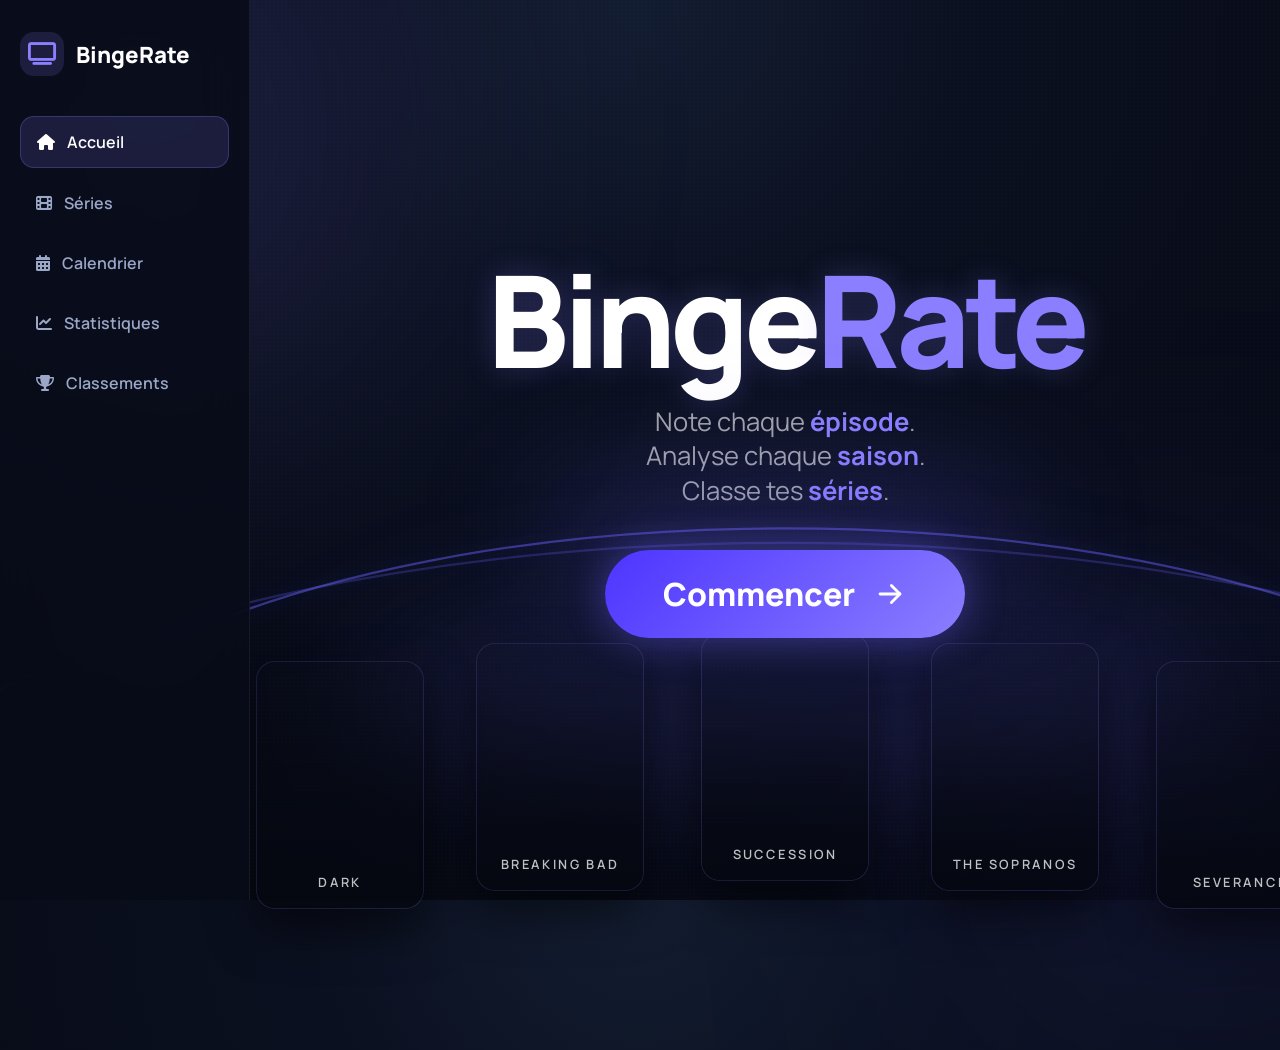
==== index.html @ 699fcef7 "Add files via upload" ====
<!DOCTYPE html>
<html lang="fr">

<head>

    <meta charset="UTF-8">

    <meta
        name="viewport"
        content="width=device-width, initial-scale=1.0"
    >

    <title>BingeRate</title>

    <link
        rel="stylesheet"
        href="css/sidebar.css"
    >

    <link
        rel="stylesheet"
        href="css/index.css"
    >

    <link 
        rel="stylesheet" 
        href="https://cdnjs.cloudflare.com/ajax/libs/font-awesome/6.5.1/css/all.min.css"
    >

    <link
        rel="preconnect"
        href="https://fonts.googleapis.com"
    >

    <link
        rel="preconnect"
        href="https://fonts.gstatic.com"
        crossorigin
    >

    <link
        href="https://fonts.googleapis.com/css2?family=Manrope:wght@300;400;500;600;700;800;900&display=swap"
        rel="stylesheet"
    >

</head>

<body>

    <aside class="sidebar">

        <a
            href="index.html"
            class="sidebar-logo"
        >

            <div
                class="sidebar-logo-icon"
            >

                <i
                    class="
                    fa-solid
                    fa-tv
                    "
                ></i>

            </div>

            <span>

                BingeRate

            </span>

        </a>

        <nav class="sidebar-nav">

            <a
                href="index.html"
                class="nav-link active"
            >

                <i
                    class="
                    fa-solid
                    fa-house
                    "
                ></i>

                <span>

                    Accueil

                </span>

            </a>

            <a
                href="pages/series.html"
                class="nav-link"
            >

                <i
                    class="
                    fa-solid
                    fa-film
                    "
                ></i>

                <span>

                    Séries

                </span>

            </a>

            <a
                href="pages/calendar.html"
                class="nav-link"
            >

                <i
                    class="
                    fa-solid
                    fa-calendar-days
                    "
                ></i>

                <span>

                    Calendrier

                </span>

            </a>

            <a
                href="pages/stats.html"
                class="nav-link"
            >

                <i
                    class="
                    fa-solid
                    fa-chart-line
                    "
                ></i>

                <span>

                    Statistiques

                </span>

            </a>

            <a
                href="pages/rankings.html"
                class="nav-link"
            >

                <i
                    class="
                    fa-solid
                    fa-trophy
                    "
                ></i>

                <span>

                    Classements

                </span>

            </a>

        </nav>

    </aside>

    <!-- BACKGROUND -->

    <div class="bg-noise"></div>

    <div class="blur blur-1"></div>
    <div class="blur blur-2"></div>

    <!-- HERO -->

    <main class="hero">

        <!-- LOGO -->

        <h1 class="logo">

            <span>Binge</span><span>Rate</span>

        </h1>

        <!-- TAGLINE -->

        <div class="tagline">

            <p>

                Note chaque

                <span>épisode</span>.

            </p>

            <p>

                Analyse chaque

                <span>saison</span>.

            </p>

            <p>

                Classe tes

                <span>séries</span>.

            </p>

        </div>

        <!-- CTA -->

        <a
            href="pages/series.html"
            class="start-btn"
        >

            <span>

                Commencer

            </span>

            <svg
                width="26"
                height="26"
                viewBox="0 0 24 24"
                fill="none"
            >

                <path
                    d="M5 12H19"
                    stroke="currentColor"
                    stroke-width="2"
                    stroke-linecap="round"
                />

                <path
                    d="M13 6L19 12L13 18"
                    stroke="currentColor"
                    stroke-width="2"
                    stroke-linecap="round"
                    stroke-linejoin="round"
                />

            </svg>

        </a>

        <!-- GLOW -->

        <div class="button-glow"></div>

        <!-- POSTERS -->

        <section class="posters">

            <div class="poster poster-1">

                <img
                    src="assets/posters/dark.jpg"
                    alt="Dark"
                >

                <span>Dark</span>

            </div>

            <div class="poster poster-2">

                <img
                    src="assets/posters/breakingbad.jpg"
                    alt="Breaking Bad"
                >

                <span>Breaking Bad</span>

            </div>

            <div class="poster poster-3">

                <img
                    src="assets/posters/succession.jpg"
                    alt="Succession"
                >

                <span>Succession</span>

            </div>

            <div class="poster poster-4">

                <img
                    src="assets/posters/sopranos.jpg"
                    alt="The Sopranos"
                >

                <span>The Sopranos</span>

            </div>

            <div class="poster poster-5">

                <img
                    src="assets/posters/severance.jpg"
                    alt="Severance"
                >

                <span>Severance</span>

            </div>

        </section>

        <!-- LIGHT ARCS -->

        <svg
            class="arc arc-1"
            viewBox="0 0 1200 300"
        >

            <path
                d="
                M0 280
                C300 120
                900 120
                1200 280
                "
            />

        </svg>

        <svg
            class="arc arc-2"
            viewBox="0 0 1400 350"
        >

            <path
                d="
                M0 330
                C350 150
                1050 150
                1400 330
                "
            />

        </svg>

    </main>

    <script src="js/index.js"></script>

</body>

</html>
---- css/sidebar.css ----
/* ================================================= */
/* SIDEBAR */
/* ================================================= */

.sidebar{

    position:fixed;

    top:0;
    left:0;

    width:250px;

    height:100vh;

    padding:32px 20px;

    background:

        rgba(
            8,
            12,
            24,
            .88
        );

    backdrop-filter:
        blur(24px);

    border-right:

        1px solid
        rgba(
            255,
            255,
            255,
            .06
        );

    z-index:1000;

}

/* ================================================= */
/* LOGO */
/* ================================================= */

.sidebar-logo{

    display:flex;

    align-items:center;

    gap:12px;

    color:white;

    text-decoration:none;

    font-size:1.4rem;

    font-weight:800;

    margin-bottom:40px;

}

.sidebar-logo-icon{

    width:44px;
    height:44px;

    display:flex;

    align-items:center;

    justify-content:center;

    border-radius:14px;

    background:

        rgba(
            139,
            127,
            255,
            .15
        );

    color:
        #8b7fff;

}

/* ================================================= */
/* NAV */
/* ================================================= */

.sidebar-nav{

    display:flex;

    flex-direction:column;

    gap:10px;

}

.nav-link{

    display:flex;

    align-items:center;

    gap:12px;

    padding:14px 16px;

    border-radius:14px;

    text-decoration:none;

    color:
        #9aa7c7;

    font-weight:600;

    transition:
        .25s ease;

}

.nav-link:hover{

    color:white;

    background:

        rgba(
            139,
            127,
            255,
            .10
        );

}

.nav-link.active{

    color:white;

    background:

        rgba(
            139,
            127,
            255,
            .15
        );

    border:

        1px solid
        rgba(
            139,
            127,
            255,
            .25
        );

}

.nav-link svg{

    width:18px;
    height:18px;

    flex-shrink:0;

}

/* ================================================= */
/* CONTENT OFFSET */
/* ================================================= */

body{

    padding-left:290px !important;

}

/* ================================================= */
/* MOBILE */
/* ================================================= */

@media (max-width:1024px){

    .sidebar{

        width:80px;

        padding:24px 12px;

    }

    .sidebar-logo span{

        display:none;

    }

    .nav-link span{

        display:none;

    }

    .nav-link{

        justify-content:center;

    }

    body{

        padding-left:110px !important;

    }

}

@media (max-width:768px){

    .sidebar{

        position:fixed;

        left:0;
        right:0;
        bottom:0;

        top:auto;

        width:100%;

        height:75px;

        padding:0 20px;

        border-right:none;

        border-top:

            1px solid
            rgba(
                255,
                255,
                255,
                .06
            );

    }

    .sidebar-logo{

        display:none;

    }

    .sidebar-nav{

        height:100%;

        flex-direction:row;

        justify-content:space-around;

        align-items:center;

    }

    .nav-link{

        padding:10px;

    }

    .nav-link span{

        display:none;

    }

    body{

        padding-left:20px !important;

        padding-bottom:95px !important;

    }

}
---- css/index.css ----
/* ================================================= */
/* RESET */
/* ================================================= */

*{
    margin:0;
    padding:0;
    box-sizing:border-box;
}

html{
    scroll-behavior:smooth;
}

:root{

    --bg:#050811;

    --text:#ffffff;

    --muted:
    rgba(
        255,
        255,
        255,
        .62
    );

    --purple:#8b7fff;

    --purple-light:#a095ff;

    --shadow:
    0 25px 80px
    rgba(
        0,
        0,
        0,
        .45
    );

}

/* ================================================= */
/* BODY */
/* ================================================= */

body{

    min-height:100vh;

    overflow:hidden;

    font-family:
    "Manrope",
    sans-serif;

    color:white;

    background:
    radial-gradient(
        circle at top,
        #131d31 0%,
        #0b1020 30%,
        #050811 100%
    );

    position:relative;

}

/* ================================================= */
/* NOISE */
/* ================================================= */

.bg-noise{

    position:fixed;

    inset:0;

    opacity:.035;

    pointer-events:none;

    background-image:

    radial-gradient(
        rgba(255,255,255,.35) 1px,
        transparent 1px
    );

    background-size:
    4px 4px;

}

/* ================================================= */
/* BLURS */
/* ================================================= */

.blur{

    position:absolute;

    border-radius:50%;

    filter:blur(140px);

    pointer-events:none;

}

.blur-1{

    width:500px;
    height:500px;

    background:
    rgba(
        139,
        127,
        255,
        .18
    );

    top:-120px;
    left:-120px;

}

.blur-2{

    width:450px;
    height:450px;

    background:
    rgba(
        108,
        99,
        255,
        .12
    );

    right:-150px;
    bottom:-150px;

}

/* ================================================= */
/* HERO */
/* ================================================= */

.hero{

    min-height:100vh;

    display:flex;

    flex-direction:column;

    align-items:center;

    justify-content:center;

    text-align:center;

    position:relative;

    padding:
    40px
    30px;

}

/* ================================================= */
/* LOGO */
/* ================================================= */

.logo{

    font-size:
    clamp(
        5rem,
        10vw,
        8.5rem
    );

    font-weight:900;

    line-height:.9;

    letter-spacing:-6px;

    margin-bottom:28px;

    text-shadow:

    0 0 30px
    rgba(
        139,
        127,
        255,
        .25
    );

}

.logo span:first-child{

    color:white;

}

.logo span:last-child{

    color:var(--purple);

}

/* ================================================= */
/* TAGLINE */
/* ================================================= */

.tagline{

    margin-bottom:42px;

}

.tagline p{

    font-size:
    clamp(
        1.4rem,
        2vw,
        2.3rem
    );

    color:var(--muted);

    line-height:1.35;

}

.tagline span{

    color:var(--purple);

    font-weight:700;

}

/* ================================================= */
/* CTA */
/* ================================================= */

.start-btn{

    position:relative;

    z-index:5;

    display:flex;

    align-items:center;

    justify-content:center;

    gap:18px;

    width:360px;

    height:88px;

    border-radius:999px;

    text-decoration:none;

    color:white;

    font-size:2rem;

    font-weight:800;

    background:

    linear-gradient(
        135deg,
        #4d34ff,
        #8b7fff
    );

    box-shadow:

    0 0 40px
    rgba(
        108,
        99,
        255,
        .45
    );

    transition:.25s ease;

}

.start-btn:hover{

    transform:
    translateY(-4px)
    scale(1.02);

}

.start-btn svg{

    width:34px;
    height:34px;

}

/* ================================================= */
/* BUTTON GLOW */
/* ================================================= */

.button-glow{

    position:absolute;

    width:520px;
    height:120px;

    top:52%;

    border-radius:50%;

    background:

    rgba(
        108,
        99,
        255,
        .22
    );

    filter:blur(60px);

    pointer-events:none;

}

/* ================================================= */
/* POSTERS CONTAINER */
/* ================================================= */

.posters{

    position:absolute;

    bottom:-40px;

    left:50%;

    transform:
    translateX(-50%);

    width:1100px;

    height:360px;

    pointer-events:none;

}

/* ================================================= */
/* POSTER BASE */
/* ================================================= */

.poster{

    position:absolute;

    width:210px;

    height:310px;

    border-radius:24px;

    overflow:hidden;

    border:
    1px solid rgba(
        139,
        127,
        255,
        .18
    );

    background-size:cover;

    background-position:center;

    box-shadow:

    0 25px 60px
    rgba(
        0,
        0,
        0,
        .55
    );

}

.poster::before{

    content:"";

    position:absolute;

    inset:0;

    background:

    linear-gradient(
        to top,
        rgba(5,8,17,.95),
        rgba(5,8,17,.1)
    );

}

.poster span{

    position:absolute;

    left:0;
    right:0;

    bottom:22px;

    z-index:2;

    text-align:center;

    color:

    rgba(
        255,
        255,
        255,
        .75
    );

    font-size:1rem;

    font-weight:600;

    letter-spacing:3px;

    text-transform:uppercase;

}

/* ================================================= */
/* TMDB BACKDROPS */
/* ================================================= */

.poster img{

    display:none;

}

/* DARK */

.poster-1{

    left:0;

    bottom:0;

    transform:
    rotate(-12deg);

    background-image:url(
        "https://image.tmdb.org/t/p/w780/2qZfRrJ0sY8l8x8dY7g4q3vJ5mA.jpg"
    );

}

/* BREAKING BAD */

.poster-2{

    left:220px;

    bottom:18px;

    transform:
    rotate(-6deg);

    background-image:url(
        "https://image.tmdb.org/t/p/w780/ztkUQFLlC19CCMYHW9o1zWhJRNq.jpg"
    );

}

/* SUCCESSION */

.poster-3{

    left:445px;

    bottom:28px;

    transform:
    rotate(0deg);

    z-index:2;

    background-image:url(
        "https://image.tmdb.org/t/p/w780/7HW47XbkNQ5fiwQFYGWdw9gs144.jpg"
    );

}

/* SOPRANOS */

.poster-4{

    left:675px;

    bottom:18px;

    transform:
    rotate(6deg);

    background-image:url(
        "https://image.tmdb.org/t/p/w780/rTc7ZXdroqjkKivFPvCPX0Ru7uw.jpg"
    );

}

/* SEVERANCE */

.poster-5{

    left:900px;

    bottom:0;

    transform:
    rotate(12deg);

    background-image:url(
        "https://image.tmdb.org/t/p/w780/7jQh3eozFKt7wY2UQz6Y2R4Yx9S.jpg"
    );

}

/* ================================================= */
/* POSTER GLOW */
/* ================================================= */

.posters::before{

    content:"";

    position:absolute;

    left:50%;

    transform:
    translateX(-50%);

    top:30px;

    width:850px;

    height:180px;

    border-radius:50%;

    background:

    rgba(
        108,
        99,
        255,
        .18
    );

    filter:blur(70px);

}

/* ================================================= */
/* POSTER SHINE */
/* ================================================= */

.poster::after{

    content:"";

    position:absolute;

    top:0;
    left:-120%;

    width:80px;

    height:100%;

    background:

    linear-gradient(
        90deg,
        transparent,
        rgba(
            255,
            255,
            255,
            .08
        ),
        transparent
    );

    transform:
    skewX(-20deg);

}

.poster:hover::after{

    animation:
    shine 1s ease;

}

@keyframes shine{

    from{

        left:-120%;

    }

    to{

        left:150%;

    }

}

/* ================================================= */
/* LIGHT ARCS */
/* ================================================= */

.arc{

    position:absolute;

    left:50%;

    transform:
    translateX(-50%);

    fill:none;

    pointer-events:none;

}

.arc path{

    stroke:
    rgba(
        108,
        99,
        255,
        .55
    );

    stroke-width:2;

    filter:
    drop-shadow(
        0 0 10px
        rgba(
            108,
            99,
            255,
            .45
        )
    );

}

.arc-1{

    width:1300px;

    bottom:220px;

    opacity:.85;

}

.arc-2{

    width:1600px;

    bottom:180px;

    opacity:.45;

}

/* ================================================= */
/* HERO ANIMATION */
/* ================================================= */

.hero{

    animation:
    heroReveal
    1s ease;

}

@keyframes heroReveal{

    from{

        opacity:0;

        transform:
        translateY(30px);

    }

    to{

        opacity:1;

        transform:
        translateY(0);

    }

}

/* ================================================= */
/* LOGO GLOW */
/* ================================================= */

.logo{

    animation:
    logoGlow
    4s ease-in-out infinite;

}

@keyframes logoGlow{

    0%{

        text-shadow:

        0 0 25px
        rgba(
            139,
            127,
            255,
            .15
        );

    }

    50%{

        text-shadow:

        0 0 60px
        rgba(
            139,
            127,
            255,
            .35
        );

    }

    100%{

        text-shadow:

        0 0 25px
        rgba(
            139,
            127,
            255,
            .15
        );

    }

}

/* ================================================= */
/* BUTTON GLOW */
/* ================================================= */

.button-glow{

    animation:
    pulseGlow
    4s ease-in-out infinite;

}

@keyframes pulseGlow{

    0%{

        opacity:.35;

        transform:
        translateY(0);

    }

    50%{

        opacity:.8;

        transform:
        translateY(-8px);

    }

    100%{

        opacity:.35;

        transform:
        translateY(0);

    }

}

/* ================================================= */
/* POSTERS FLOATING */
/* ================================================= */

.poster-1{

    animation:
    float1
    8s ease-in-out infinite;

}

.poster-2{

    animation:
    float2
    9s ease-in-out infinite;

}

.poster-3{

    animation:
    float3
    7s ease-in-out infinite;

}

.poster-4{

    animation:
    float4
    10s ease-in-out infinite;

}

.poster-5{

    animation:
    float5
    8.5s ease-in-out infinite;

}

@keyframes float1{

    0%,100%{

        transform:
        rotate(-12deg)
        translateY(0);

    }

    50%{

        transform:
        rotate(-12deg)
        translateY(-12px);

    }

}

@keyframes float2{

    0%,100%{

        transform:
        rotate(-6deg)
        translateY(0);

    }

    50%{

        transform:
        rotate(-6deg)
        translateY(-18px);

    }

}

@keyframes float3{

    0%,100%{

        transform:
        rotate(0deg)
        translateY(0);

    }

    50%{

        transform:
        rotate(0deg)
        translateY(-22px);

    }

}

@keyframes float4{

    0%,100%{

        transform:
        rotate(6deg)
        translateY(0);

    }

    50%{

        transform:
        rotate(6deg)
        translateY(-16px);

    }

}

@keyframes float5{

    0%,100%{

        transform:
        rotate(12deg)
        translateY(0);

    }

    50%{

        transform:
        rotate(12deg)
        translateY(-10px);

    }

}

/* ================================================= */
/* ARC GLOW */
/* ================================================= */

.arc{

    animation:
    arcPulse
    6s ease-in-out infinite;

}

@keyframes arcPulse{

    0%{

        opacity:.4;

    }

    50%{

        opacity:1;

    }

    100%{

        opacity:.4;

    }

}

/* ================================================= */
/* CTA HOVER */
/* ================================================= */

.start-btn{

    overflow:hidden;

}

.start-btn::before{

    content:"";

    position:absolute;

    top:0;
    left:-120%;

    width:120px;

    height:100%;

    background:

    linear-gradient(
        90deg,
        transparent,
        rgba(
            255,
            255,
            255,
            .18
        ),
        transparent
    );

    transform:
    skewX(-20deg);

    transition:none;

}

.start-btn:hover::before{

    animation:
    buttonShine
    .9s ease;

}

@keyframes buttonShine{

    from{

        left:-120%;

    }

    to{

        left:140%;

    }

}

/* ================================================= */
/* RESPONSIVE */
/* ================================================= */

@media(max-width:1200px){

    .posters{

        width:900px;

        transform:
        translateX(-50%)
        scale(.9);

    }

}

@media(max-width:1000px){

    .logo{

        font-size:6rem;

    }

    .posters{

        width:760px;

        transform:
        translateX(-50%)
        scale(.75);

    }

    .arc-1{

        width:1000px;

    }

    .arc-2{

        width:1200px;

    }

}

@media(max-width:850px){

    .posters{

        display:none;

    }

    .arc{

        display:none;

    }

    .hero{

        justify-content:center;

    }

    .button-glow{

        width:380px;

    }

}

@media(max-width:700px){

    .logo{

        font-size:4.6rem;

        letter-spacing:-3px;

    }

    .tagline p{

        font-size:1.4rem;

    }

    .start-btn{

        width:100%;

        max-width:340px;

        height:78px;

        font-size:1.6rem;

    }

}

@media(max-width:500px){

    .logo{

        font-size:3.6rem;

        letter-spacing:-2px;

    }

    .tagline{

        margin-bottom:30px;

    }

    .tagline p{

        font-size:1.15rem;

    }

    .start-btn{

        height:68px;

        font-size:1.3rem;

    }

}

/* ================================================= */
/* REDUCED MOTION */
/* ================================================= */

@media(prefers-reduced-motion:reduce){

    *{

        animation:none !important;

        transition:none !important;

    }

}
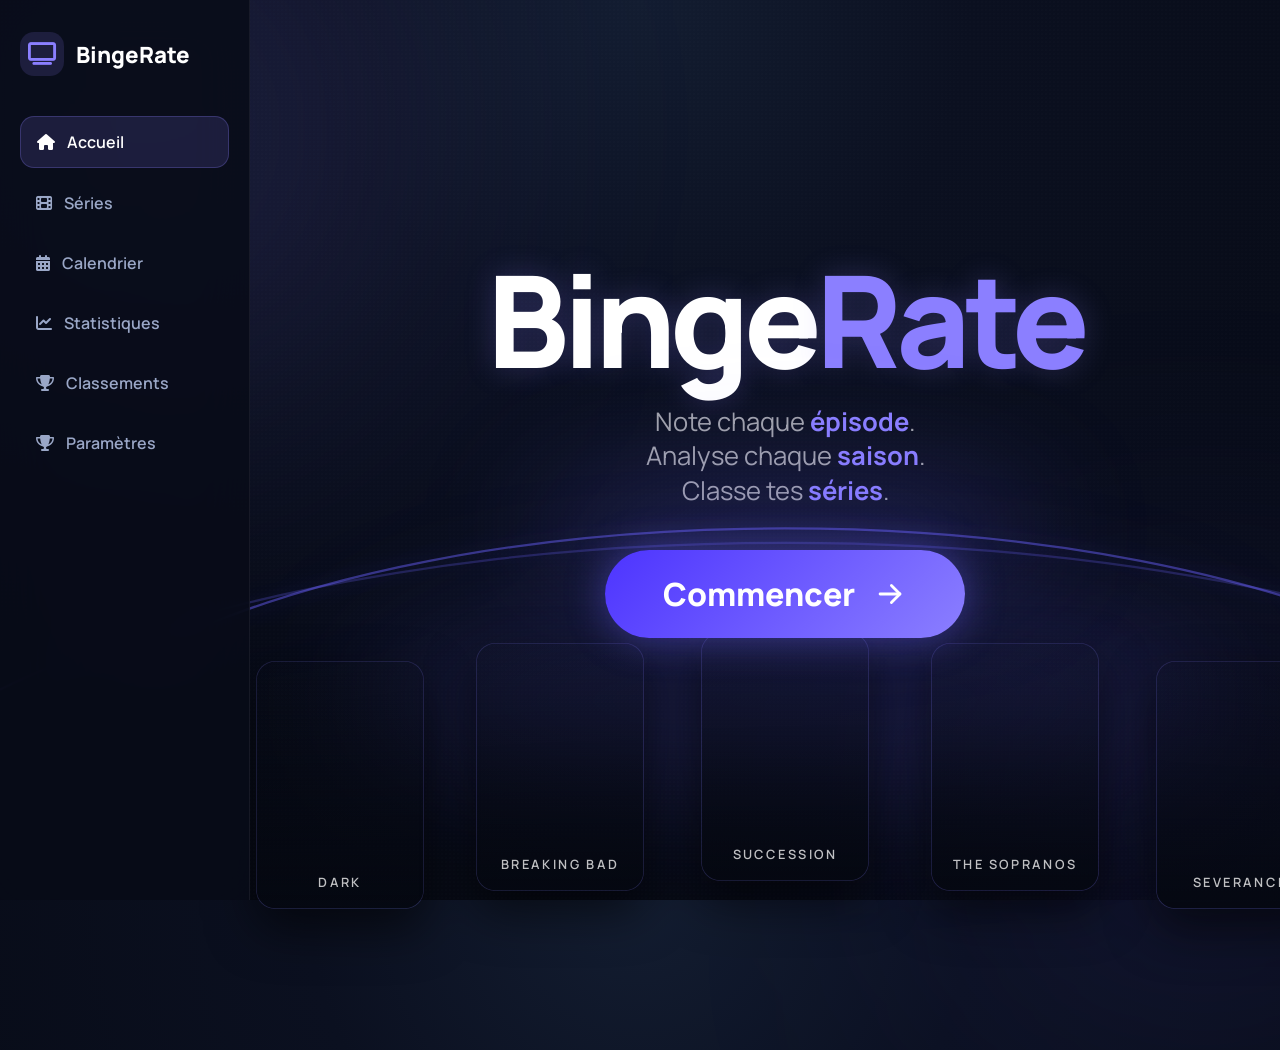
==== commit 0ea71dc2: "Update index.html" ====
--- a/index.html
+++ b/index.html
@@ -172,6 +172,26 @@
                 <span>
 
                     Classements
+
+                </span>
+
+            </a>
+
+                        <a
+                href="settings.html"
+                class="nav-link"
+            >
+            
+                <i
+                    class="
+                    fa-solid
+                    fa-trophy
+                    "             
+                ></i>
+
+                <span>
+
+                    Paramètres
 
                 </span>
 
@@ -374,4 +394,4 @@
 
 </body>
 
-</html>+</html>
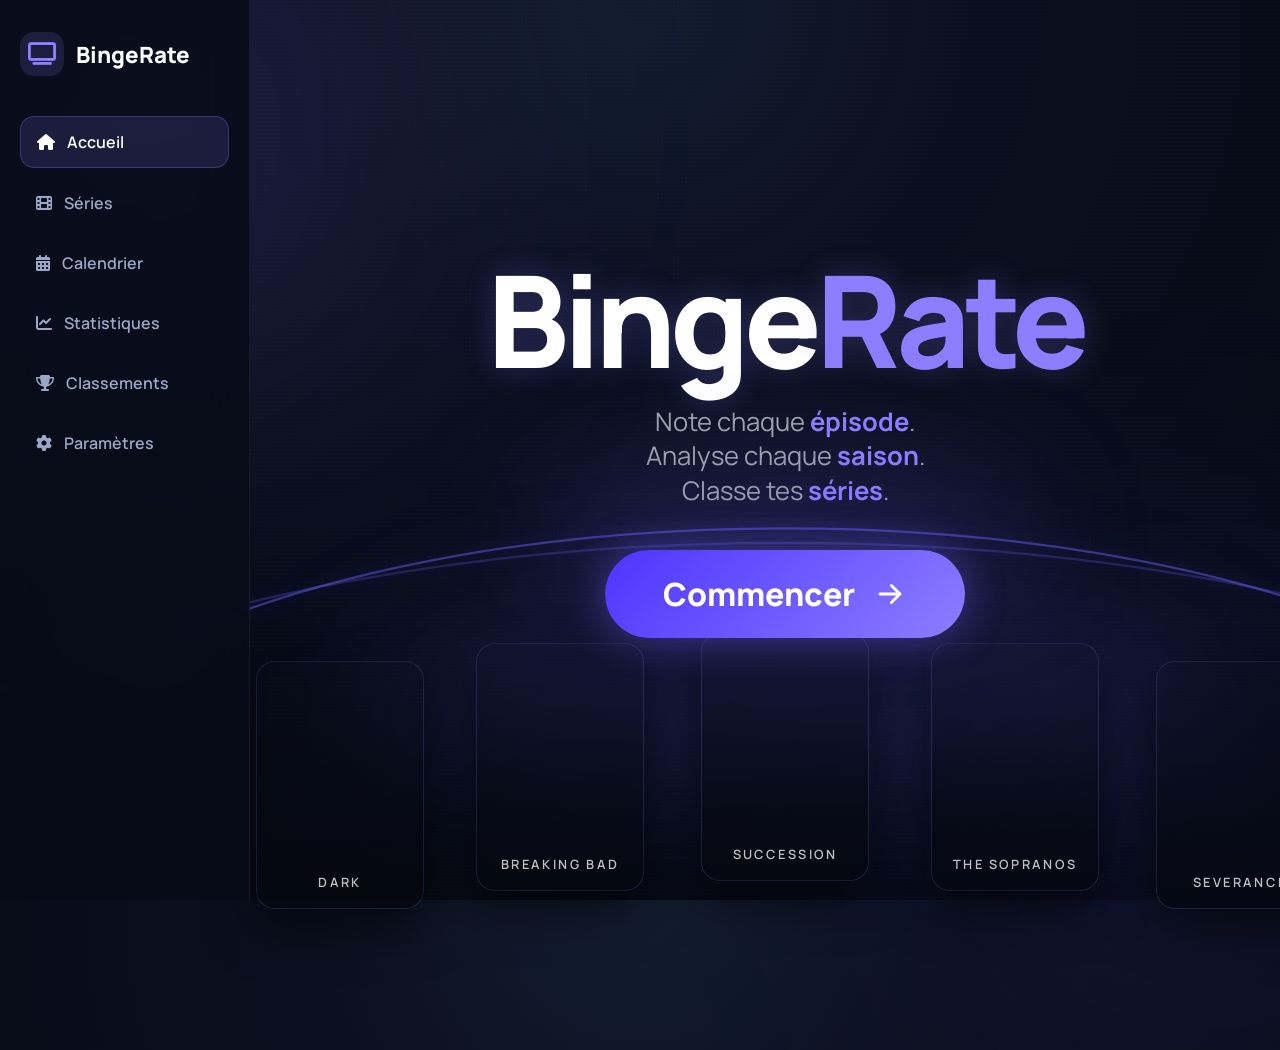
==== commit 3bc79f0e: "Update index.html" ====
--- a/index.html
+++ b/index.html
@@ -177,15 +177,15 @@
 
             </a>
 
-                        <a
-                href="settings.html"
+            <a
+                href="pages/settings.html"
                 class="nav-link"
             >
             
                 <i
                     class="
                     fa-solid
-                    fa-trophy
+                    fa-gear
                     "             
                 ></i>
 
